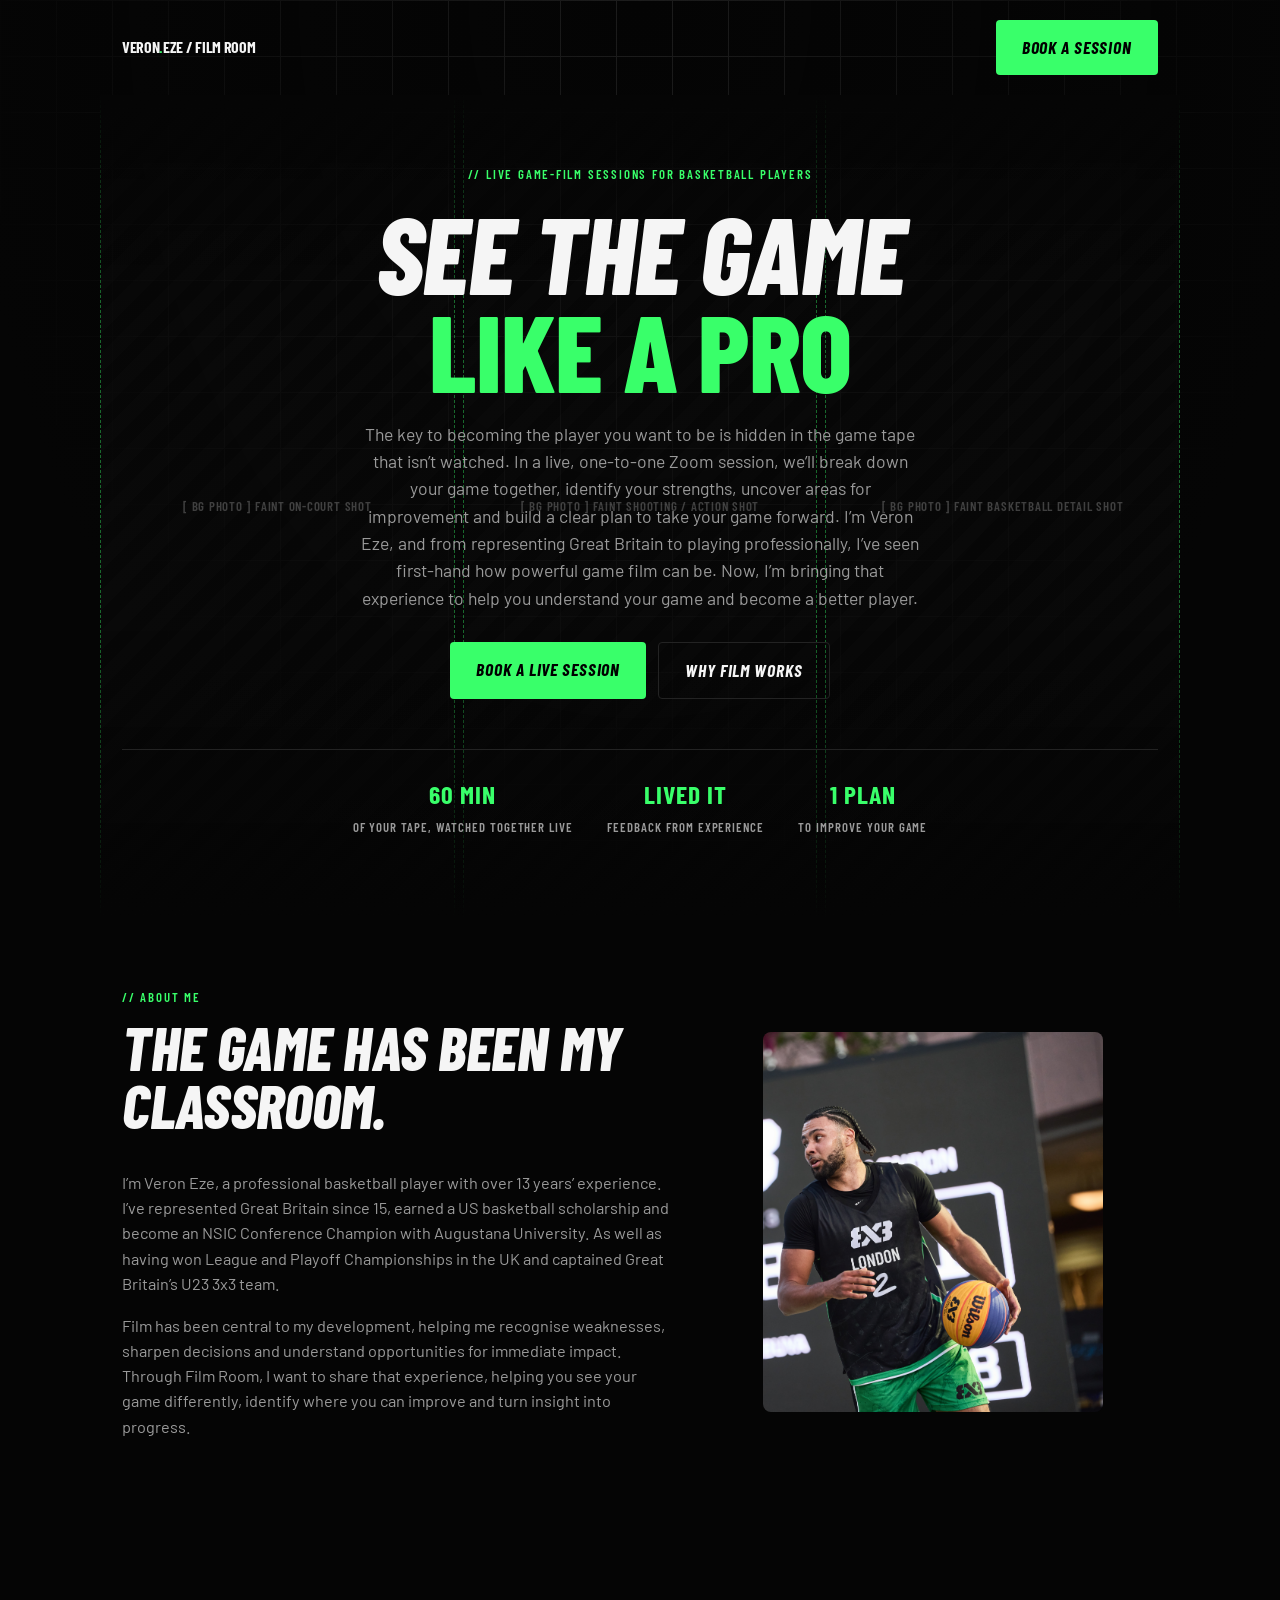
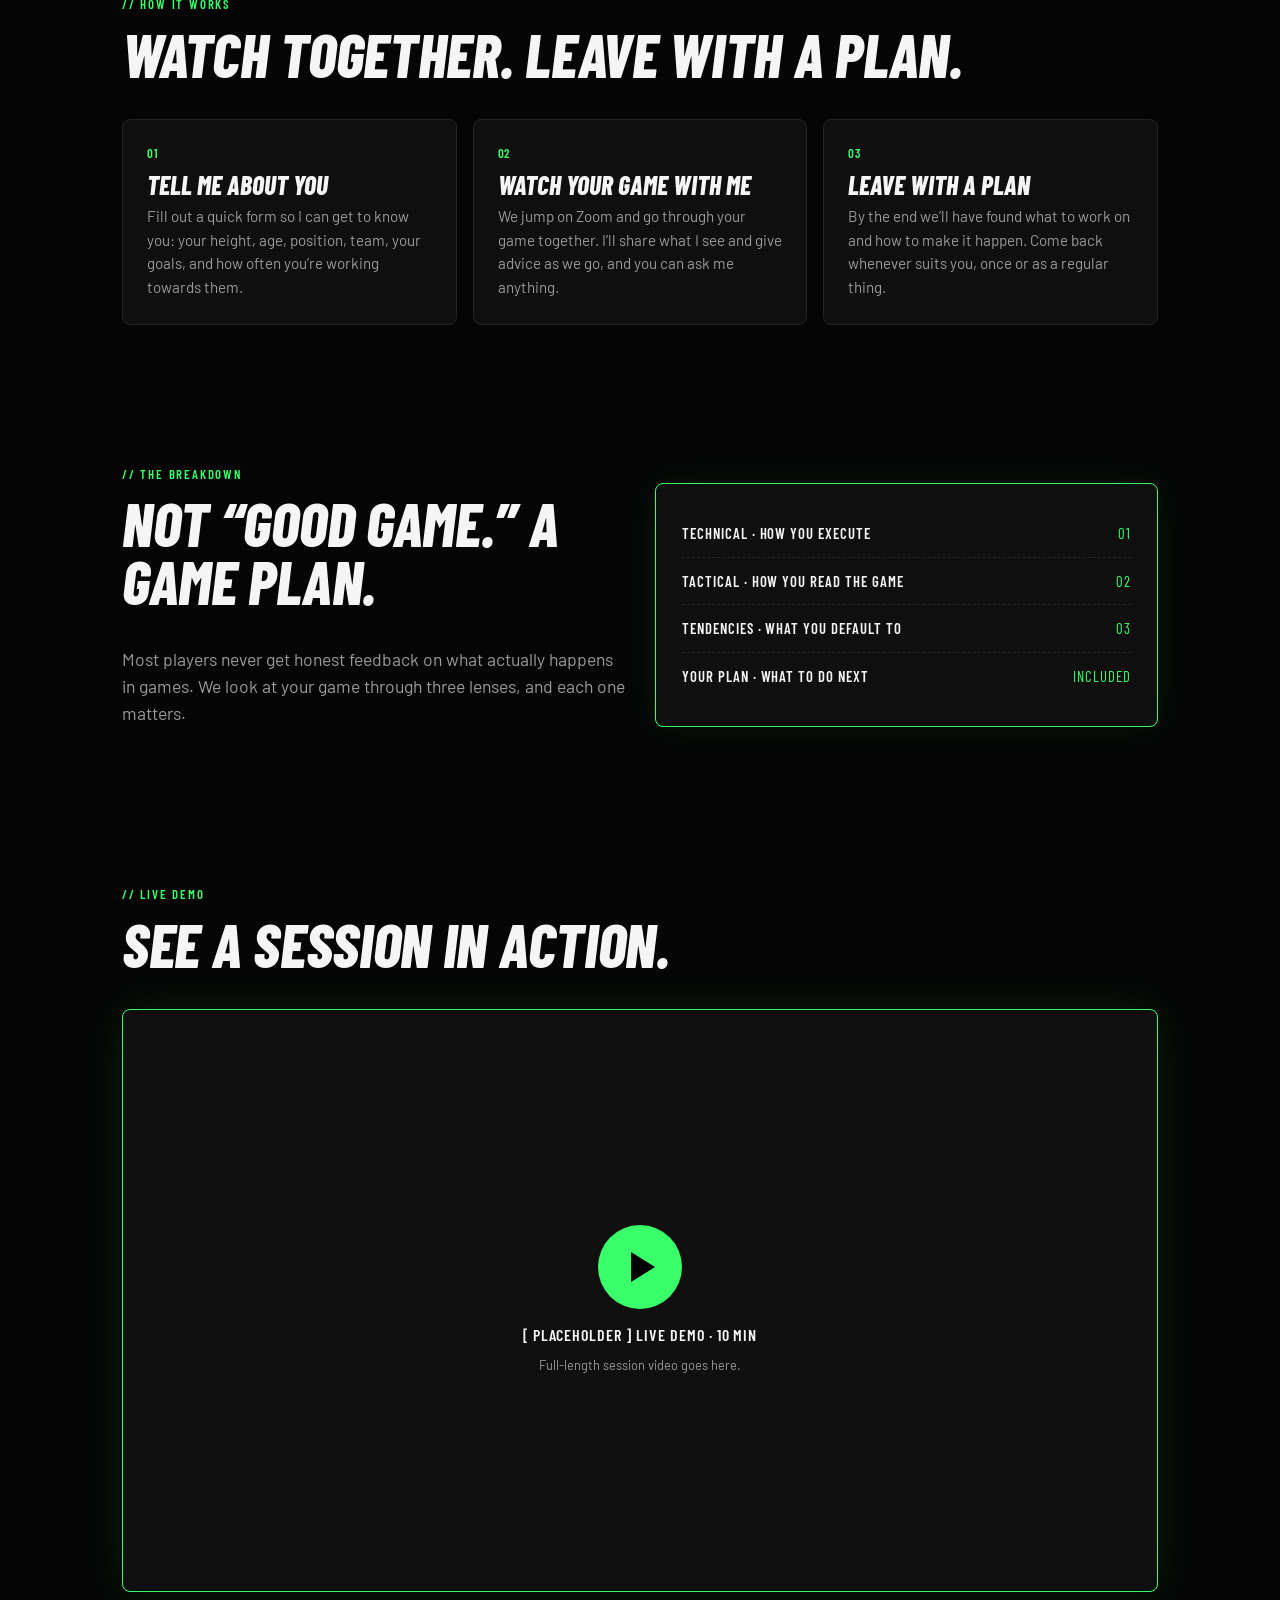
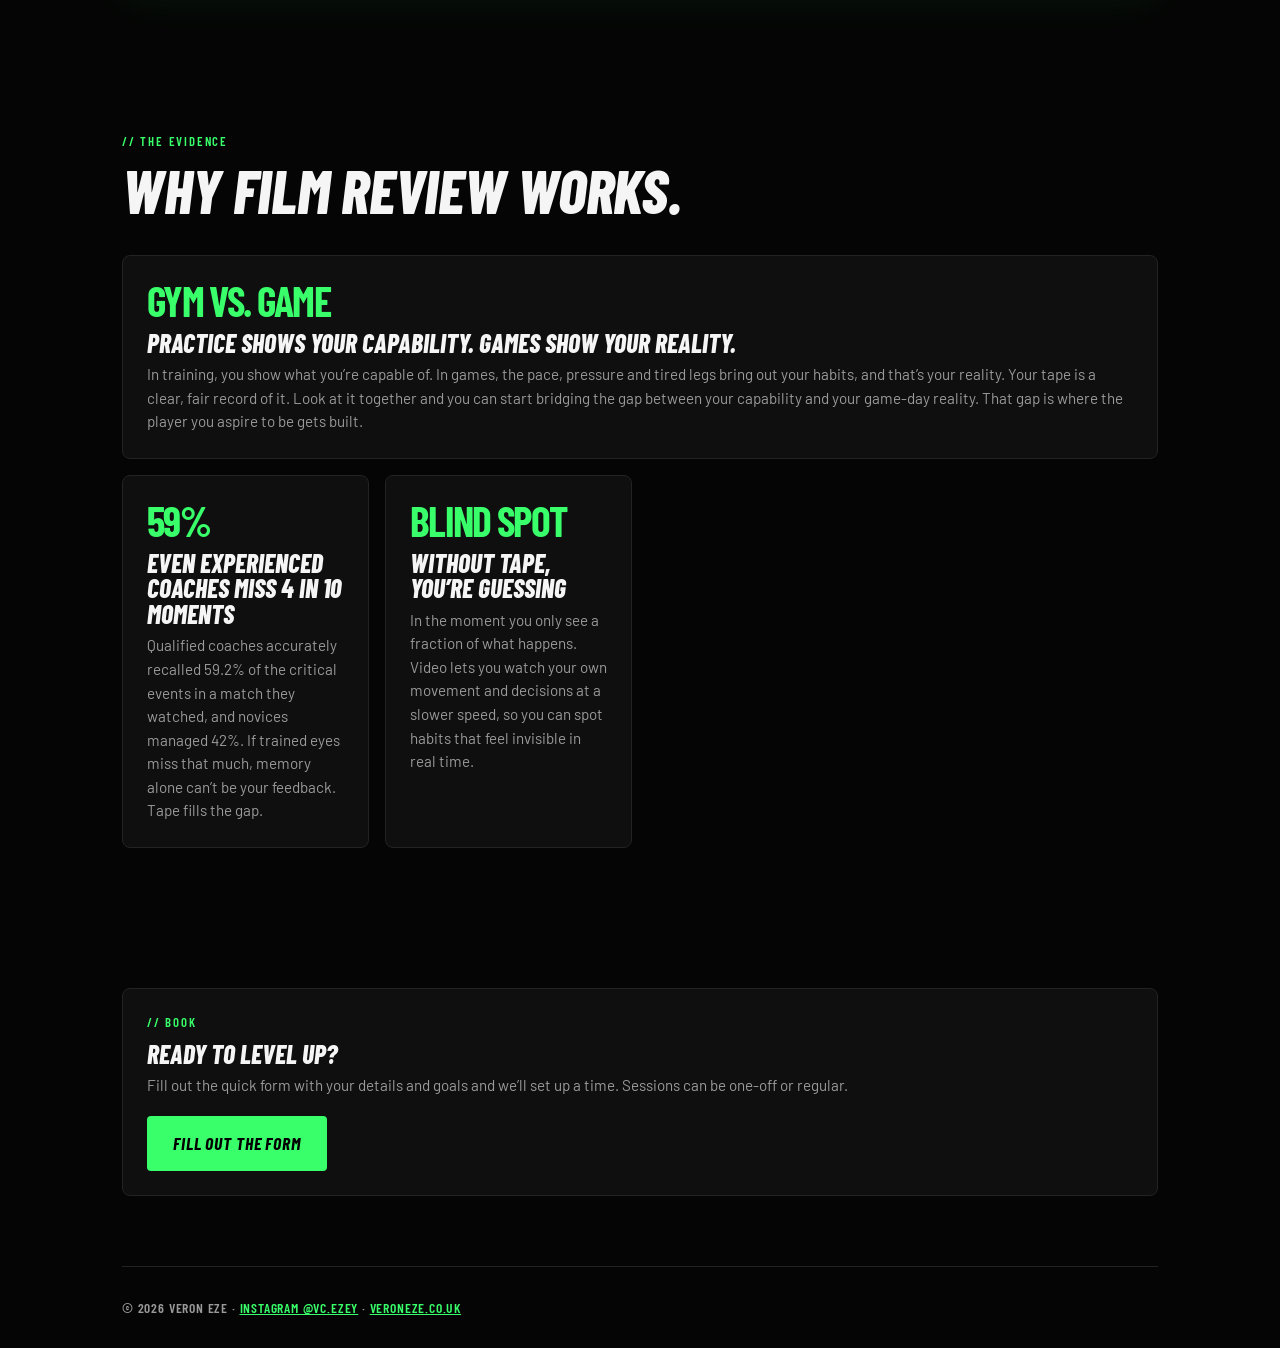
==== hindex.html @ 4ea22c8a "Rename index.html to hindex.html" ====
<!DOCTYPE html>
<html lang="en-GB">
<head>
<meta charset="utf-8">
<meta name="viewport" content="width=device-width, initial-scale=1, viewport-fit=cover">
<meta name="description" content="Live basketball game-film sessions with Veron Eze. We watch your game back together on Zoom and leave you with a plan to improve.">
<meta name="theme-color" content="#050505">
<meta property="og:title" content="Veron Eze | Film Room">
<meta property="og:description" content="Watch your game back with a professional player, live on Zoom, and leave with a plan to improve.">
<meta property="og:type" content="website">
<meta property="og:url" content="https://veroneze.co.uk/">
<link rel="icon" href="data:image/svg+xml,%3Csvg xmlns='http://www.w3.org/2000/svg' viewBox='0 0 100 100'%3E%3Ctext y='.9em' font-size='90'%3E%F0%9F%8F%80%3C/text%3E%3C/svg%3E">
<title>Veron Eze | Film Room – Basketball Video Analysis</title>
<link rel="preconnect" href="https://fonts.googleapis.com">
<link rel="preconnect" href="https://fonts.gstatic.com" crossorigin>
<link rel="stylesheet" href="https://fonts.googleapis.com/css2?family=Barlow:wght@400;500;600&family=Barlow+Condensed:ital,wght@0,600;0,700;1,800&display=swap">
<style>
/* Film Room by Veron Eze - styles */
:root{--bg:#050505;--panel:#0f0f0f;--line:#232323;--fg:#f5f5f5;--mut:#9a9a9a;--g:#39ff6a;color-scheme:dark;box-sizing:border-box;padding-top:env(safe-area-inset-top,0px);padding-bottom:env(safe-area-inset-bottom,0px)}
html{scroll-behavior:smooth;scroll-padding-top:env(safe-area-inset-top,0px)}
*,*::before,*::after{box-sizing:inherit}
body{margin:0;background:var(--bg);color:var(--fg);font-family:'Barlow',system-ui,sans-serif;line-height:1.55;background-image:linear-gradient(var(--line) 1px,transparent 1px),linear-gradient(90deg,var(--line) 1px,transparent 1px);background-size:56px 56px;background-attachment:fixed}
body::after{content:"";position:fixed;inset:0;background:radial-gradient(ellipse at 50% 0%,rgba(5,5,5,.2),var(--bg) 75%);pointer-events:none;z-index:-1}
.mono{font-family:'Barlow Condensed','Arial Narrow',sans-serif;font-weight:600;letter-spacing:.06em;text-transform:uppercase}
h1,h2,h3{font-family:'Barlow Condensed','Arial Narrow',sans-serif;font-style:italic;font-weight:800;text-transform:uppercase}
.vid{aspect-ratio:16/9;background:var(--panel);border:1px solid var(--g);border-radius:8px;display:grid;place-items:center;text-align:center;box-shadow:0 0 50px rgba(57,255,106,.1);position:relative;overflow:hidden}
.play{width:84px;height:84px;border-radius:50%;background:var(--g);display:grid;place-items:center;margin:0 auto 14px}
.play::after{content:"";border-left:24px solid #000;border-top:15px solid transparent;border-bottom:15px solid transparent;margin-left:6px}
.chap{display:grid;gap:8px;margin-top:18px;grid-template-columns:repeat(auto-fit,minmax(220px,1fr))}
.chap div{border:1px dashed var(--line);border-radius:6px;padding:10px 14px;color:var(--mut);font-size:.9rem}
.chap b{color:var(--g)}
.wrap{max-width:1080px;margin:0 auto;padding:0 22px}
nav{display:flex;justify-content:space-between;align-items:center;padding:20px 0}
.logo{font-weight:700;letter-spacing:-.02em}
.logo span{color:var(--g)}
.btn{font-family:'Barlow Condensed','Arial Narrow',sans-serif;font-style:italic;text-transform:uppercase;letter-spacing:.05em;font-size:1.1rem;display:inline-block;background:var(--g);color:#000;font-weight:700;padding:14px 26px;border-radius:4px;text-decoration:none;transition:.2s}
.btn:hover{box-shadow:0 0 28px rgba(57,255,106,.55);transform:translateY(-2px)}
.btn.ghost{background:none;color:var(--fg);border:1px solid var(--line)}
.btn.ghost:hover{border-color:var(--g);box-shadow:none}
.hero{padding:70px 0 80px}
.tag{color:var(--g);font-size:.8rem;letter-spacing:.14em;text-transform:uppercase}
h1{font-size:clamp(3rem,10vw,6.8rem);line-height:.9;letter-spacing:-.01em;margin:18px 0 22px;max-width:12ch}
h1 em{font-style:normal;color:var(--g)}
.lead{color:var(--mut);max-width:56ch;font-size:1.1rem}
.cta{display:flex;gap:12px;flex-wrap:wrap;margin-top:30px}
.stats{display:flex;gap:34px;flex-wrap:wrap;margin-top:50px;padding-top:24px;border-top:1px solid var(--line)}
.stats b{display:block;font-size:1.6rem;color:var(--g)}
.stats span{color:var(--mut);font-size:.8rem}
section{padding:70px 0}
h2{font-size:clamp(2.2rem,6vw,3.8rem);letter-spacing:-.005em;margin:10px 0 36px;line-height:.95}
.grid{display:grid;gap:16px;grid-template-columns:repeat(auto-fit,minmax(240px,1fr))}
.card{background:var(--panel);border:1px solid var(--line);border-radius:8px;padding:24px;transition:.25s}
.card:hover{border-color:var(--g);transform:translateY(-3px)}
.card .n{color:var(--g);font-size:.8rem}
.card h3{margin:8px 0;font-size:1.6rem;line-height:1}
.card p{margin:0;color:var(--mut);font-size:.95rem}
.big{font-size:2.6rem;font-weight:700;color:var(--g);letter-spacing:-.04em;line-height:1}
.src{font-size:.72rem;color:#6d6d6d;margin-top:14px!important}
.report{background:var(--panel);border:1px solid var(--g);border-radius:8px;padding:26px;box-shadow:0 0 40px rgba(57,255,106,.08)}
.row{display:flex;justify-content:space-between;gap:10px;padding:12px 0;border-bottom:1px dashed var(--line);font-size:.92rem}
.row:last-child{border:0}
.row b{color:var(--g);font-weight:400}
.two{display:grid;gap:30px;grid-template-columns:repeat(auto-fit,minmax(300px,1fr));align-items:center}
.note{color:var(--mut);font-size:.8rem;max-width:70ch}
.hero{position:relative}
.herogrid{position:relative;z-index:1;text-align:center}
.herogrid h1,.herogrid .lead{margin-left:auto;margin-right:auto}
.herogrid .cta,.herogrid .stats{justify-content:center}
.bgp{position:absolute;inset:0 -22px;display:grid;grid-template-columns:repeat(3,1fr);gap:8px;z-index:0;pointer-events:none}
.bgp .ph{border-radius:0;opacity:.4;font-size:.8rem}
.bgp::after{content:"";position:absolute;inset:0;background:linear-gradient(var(--bg),transparent 25%,transparent 65%,var(--bg))}
.ph{border:1px dashed var(--g);border-radius:8px;background:repeating-linear-gradient(135deg,#0c0c0c,#0c0c0c 14px,#111 14px,#111 28px);display:grid;place-items:center;text-align:center;padding:16px;color:var(--mut);font-size:.95rem}
.ph.tall{aspect-ratio:4/5}
.ph.vert{aspect-ratio:9/16}
.reel{display:grid;gap:14px;grid-template-columns:repeat(auto-fit,minmax(200px,1fr))}
footer{border-top:1px solid var(--line);padding:30px 0;color:var(--mut);font-size:.85rem}
footer a{color:var(--g)}
/* ---- Image / video helpers (used when you replace the placeholders) ---- */
.bgp img{width:100%;height:100%;object-fit:cover;opacity:.35;filter:grayscale(1) contrast(1.1)}
.ph img,.vid video,.vid iframe{width:100%;height:100%;object-fit:cover;border:0;border-radius:8px;display:block}
.vid iframe{position:absolute;inset:0}
.card .ph{padding:0;overflow:hidden}



.about-layout{display:grid;grid-template-columns:1.1fr .9fr;gap:34px;align-items:center}
.about-copy p{color:var(--mut);font-size:1.02rem;max-width:62ch}

.about-photo{
  width:100%;
  max-width:340px;
  height:380px;
  justify-self:center;
  overflow:hidden;
  border-radius:8px;
}

.about-photo img{
  width:100%;
  height:100%;
  object-fit:cover;
  object-position:right;
  display:block;
}

@media(max-width:700px){
  .about-layout{grid-template-columns:1fr;gap:22px}
  .about-photo{height:300px;max-width:300px}
}

</style>
</head>
<body>
<div class="wrap">
<nav><div class="logo mono">VERON<span>.</span>EZE / FILM ROOM</div><a class="btn" href="#book">Book a session</a></nav>

<header class="hero">
<!-- HERO BACKGROUND PHOTOS: replace each placeholder div with <img src="assets/bg-1.jpg" alt=""> (3 images, landscape or portrait both work) -->
<div class="bgp"><div class="ph mono">[ BG PHOTO ] Faint on-court shot</div><div class="ph mono">[ BG PHOTO ] Faint shooting / action shot</div><div class="ph mono">[ BG PHOTO ] Faint basketball detail shot</div></div><div class="herogrid"><div>
  <div class="tag mono">// Live game-film sessions for basketball players</div>
  <h1>See the game <em>like a pro</em></h1>
  <p class="lead">The key to becoming the player you want to be is hidden in the game tape that isn’t watched. In a live, one-to-one Zoom session, we’ll break down your game together, identify your strengths, uncover areas for improvement and build a clear plan to take your game forward. I’m Veron Eze, and from representing Great Britain to playing professionally, I’ve seen first-hand how powerful game film can be. Now, I’m bringing that experience to help you understand your game and become a better player.</p>
  <div class="cta"><a class="btn" href="#book">Book a live session</a><a class="btn ghost" href="#evidence">Why film works</a></div>
  <div class="stats mono">
    <div><b>60 min </b><span>of your tape, watched together live</span></div>
    <div><b>Lived it</b><span>feedback from experience</span></div>
    <div><b>1 plan</b><span>to improve your game</span></div>
  </div>
  </div></div>
</header>


<section id="about">
  <div class="about-layout">
    <div class="about-copy">
      <div class="tag mono">// About me</div>
      <h2>The game has been my classroom.</h2>
      <p>I’m Veron Eze, a professional basketball player with over 13 years’ experience. I’ve represented Great Britain since 15, earned a US basketball scholarship and become an NSIC Conference Champion with Augustana University. As well as having won League and Playoff Championships in the UK and captained Great Britain’s U23 3x3 team.</p>
      <p>Film has been central to my development, helping me recognise weaknesses, sharpen decisions and understand opportunities for immediate impact. Through Film Room, I want to share that experience, helping you see your game differently, identify where you can improve and turn insight into progress.</p>
    </div>
   <div class="about-photo">
  <img src="IMG_4678.JPG" alt="Veron Eze, professional basketball player">
</div>
  </div>
</section>

<section id="how">
  <div class="tag mono">// How it works</div><h2>Watch together. Leave with a plan.</h2>
  <div class="grid">
    <div class="card"><div class="n mono">01</div><h3>Tell me about you</h3><p>Fill out a quick form so I can get to know you: your height, age, position, team, your goals, and how often you’re working towards them.</p></div>
    <div class="card"><div class="n mono">02</div><h3>Watch your game with me</h3><p>We jump on Zoom and go through your game together. I’ll share what I see and give advice as we go, and you can ask me anything.</p></div>
    <div class="card"><div class="n mono">03</div><h3>Leave with a plan</h3><p>By the end we’ll have found what to work on and how to make it happen. Come back whenever suits you, once or as a regular thing.</p></div>
  </div>
</section>

<section>
  <div class="two">
    <div>
      <div class="tag mono">// The breakdown</div><h2>Not “good game.” A game plan.</h2>
      <p class="lead">Most players never get honest feedback on what actually happens in games. We look at your game through three lenses, and each one matters.</p>
    </div>
    <div class="report mono">
      <div class="row"><span>TECHNICAL · HOW YOU EXECUTE</span><b>01</b></div>
      <div class="row"><span>TACTICAL · HOW YOU READ THE GAME</span><b>02</b></div>
      <div class="row"><span>TENDENCIES · WHAT YOU DEFAULT TO</span><b>03</b></div>
      <div class="row"><span>YOUR PLAN · WHAT TO DO NEXT</span><b>INCLUDED</b></div>
    </div>
  </div>
</section>

<section id="demo">
  <div class="tag mono">// Live demo</div><h2>See a session in action.</h2>
  <!-- LIVE DEMO VIDEO: replace the contents of the .vid div with either
     <video controls preload="metadata" poster="assets/demo-poster.jpg"><source src="assets/demo.mp4" type="video/mp4"></video>
     or a YouTube/Vimeo embed: <iframe src="https://www.youtube.com/embed/VIDEO_ID" allowfullscreen loading="lazy"></iframe> -->
  <div class="vid"><div><div class="play"></div><div class="mono">[ PLACEHOLDER ] Live demo · 10 min</div><p class="note" style="margin:8px auto 0;padding:0 16px">Full-length session video goes here.</p></div></div>
</section>

<section id="evidence">
  <div class="tag mono">// The evidence</div><h2>Why film review works.</h2>
  <div class="grid">
    <div class="card" style="grid-column:1/-1"><div class="big mono">Gym vs. game</div><h3>Practice shows your capability. Games show your reality.</h3><p>In training, you show what you’re capable of. In games, the pace, pressure and tired legs bring out your habits, and that’s your reality. Your tape is a clear, fair record of it. Look at it together and you can start bridging the gap between your capability and your game-day reality. That gap is where the player you aspire to be gets built.</p></div>
    <div class="card"><div class="big mono">59%</div><h3>Even experienced coaches miss 4 in 10 moments</h3><p>Qualified coaches accurately recalled 59.2% of the critical events in a match they watched, and novices managed 42%. If trained eyes miss that much, memory alone can’t be your feedback. Tape fills the gap.</p></div>
    <div class="card"><div class="big mono">Blind spot</div><h3>Without tape, you’re guessing</h3><p>In the moment you only see a fraction of what happens. Video lets you watch your own movement and decisions at a slower speed, so you can spot habits that feel invisible in real time.</p></div>
    
    
    
    
    
  </div>
  
</section>

<section>
  <div class="card" id="book"><div class="tag mono">// Book</div><h3>Ready to level up?</h3><p>Fill out the quick form with your details and goals and we’ll set up a time. Sessions can be one-off or regular.</p><p style="margin-top:18px"><!-- BOOKING LINK: swap this mailto for your Google Form / Tally form URL -->
    <a class="btn" href="mailto:hello@veroneze.co.uk?subject=Film%20Room%20breakdown">Fill out the form</a></p>
  </div>
</section>

<footer class="mono">© 2026 Veron Eze · <a href="https://www.instagram.com/Vc.ezey">Instagram @Vc.ezey</a> · <a href="https://veroneze.co.uk">veroneze.co.uk</a></footer>
</div>
</body>
</html>
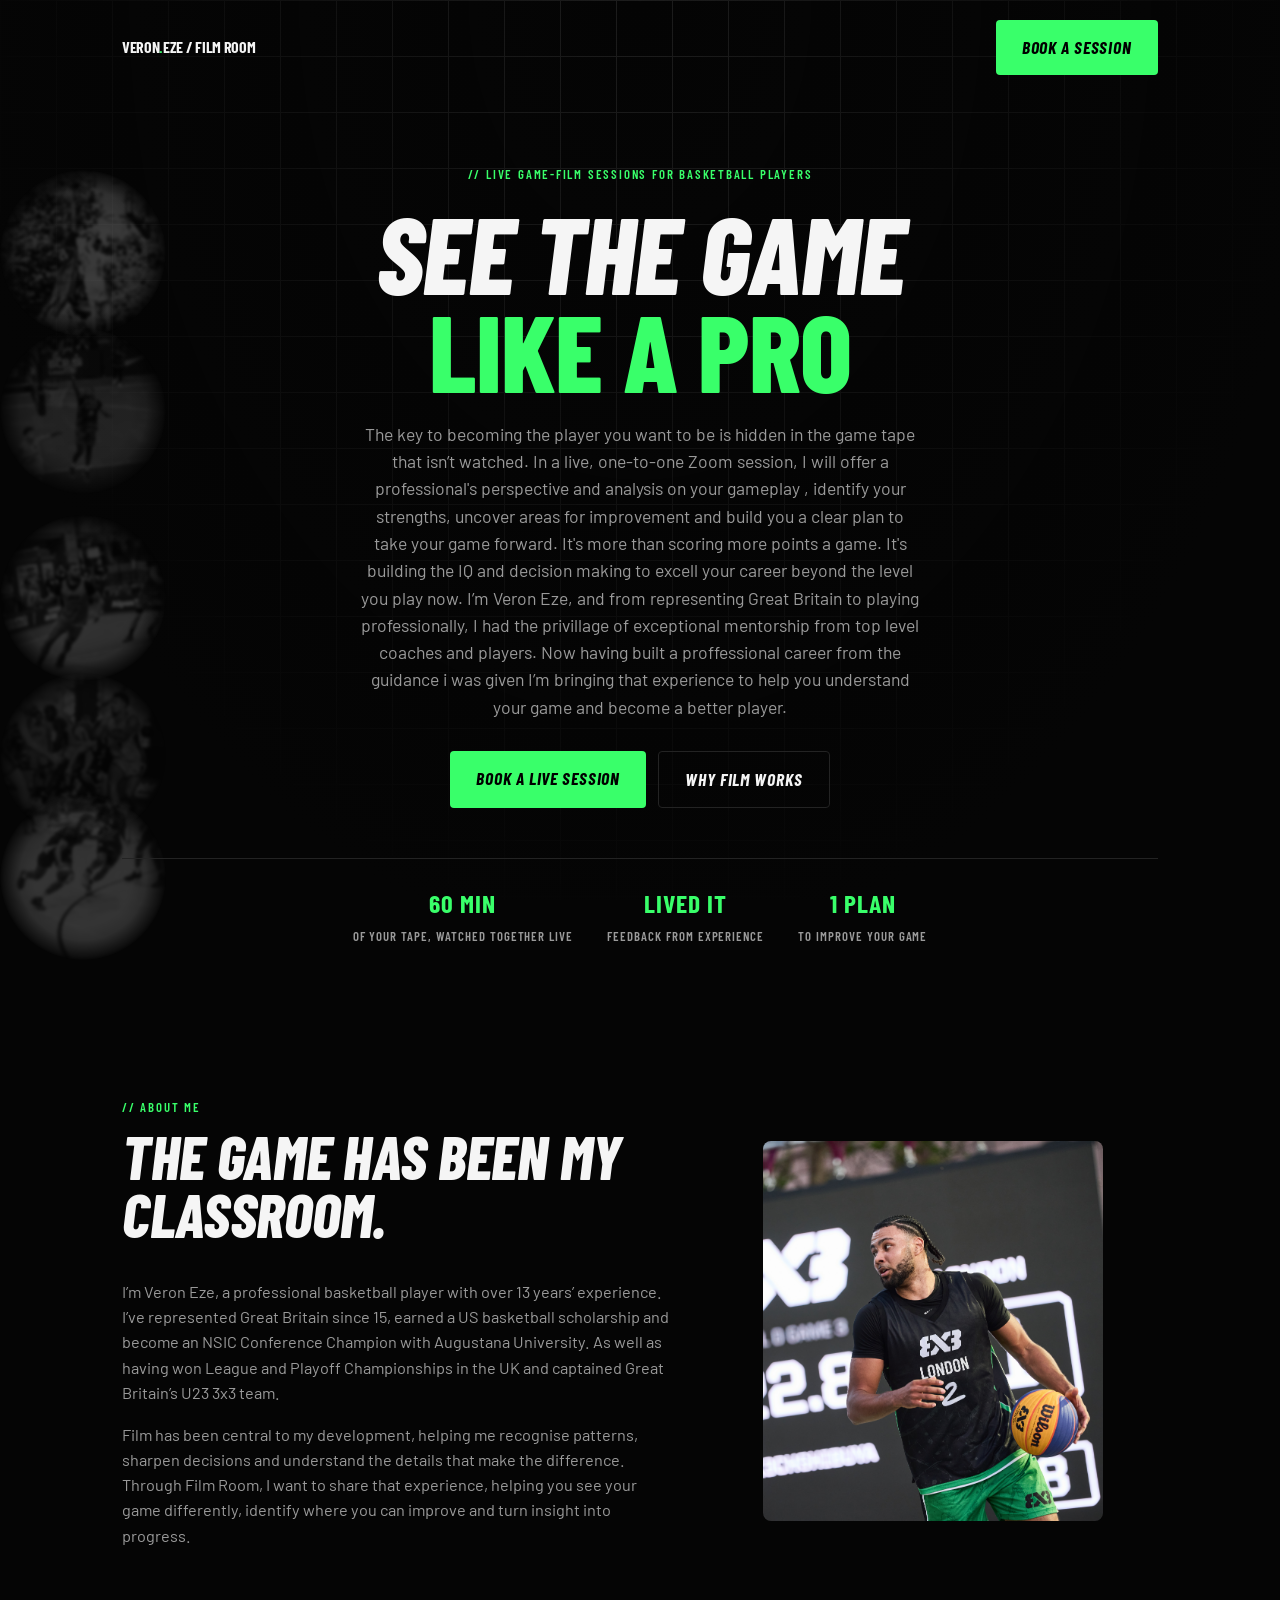
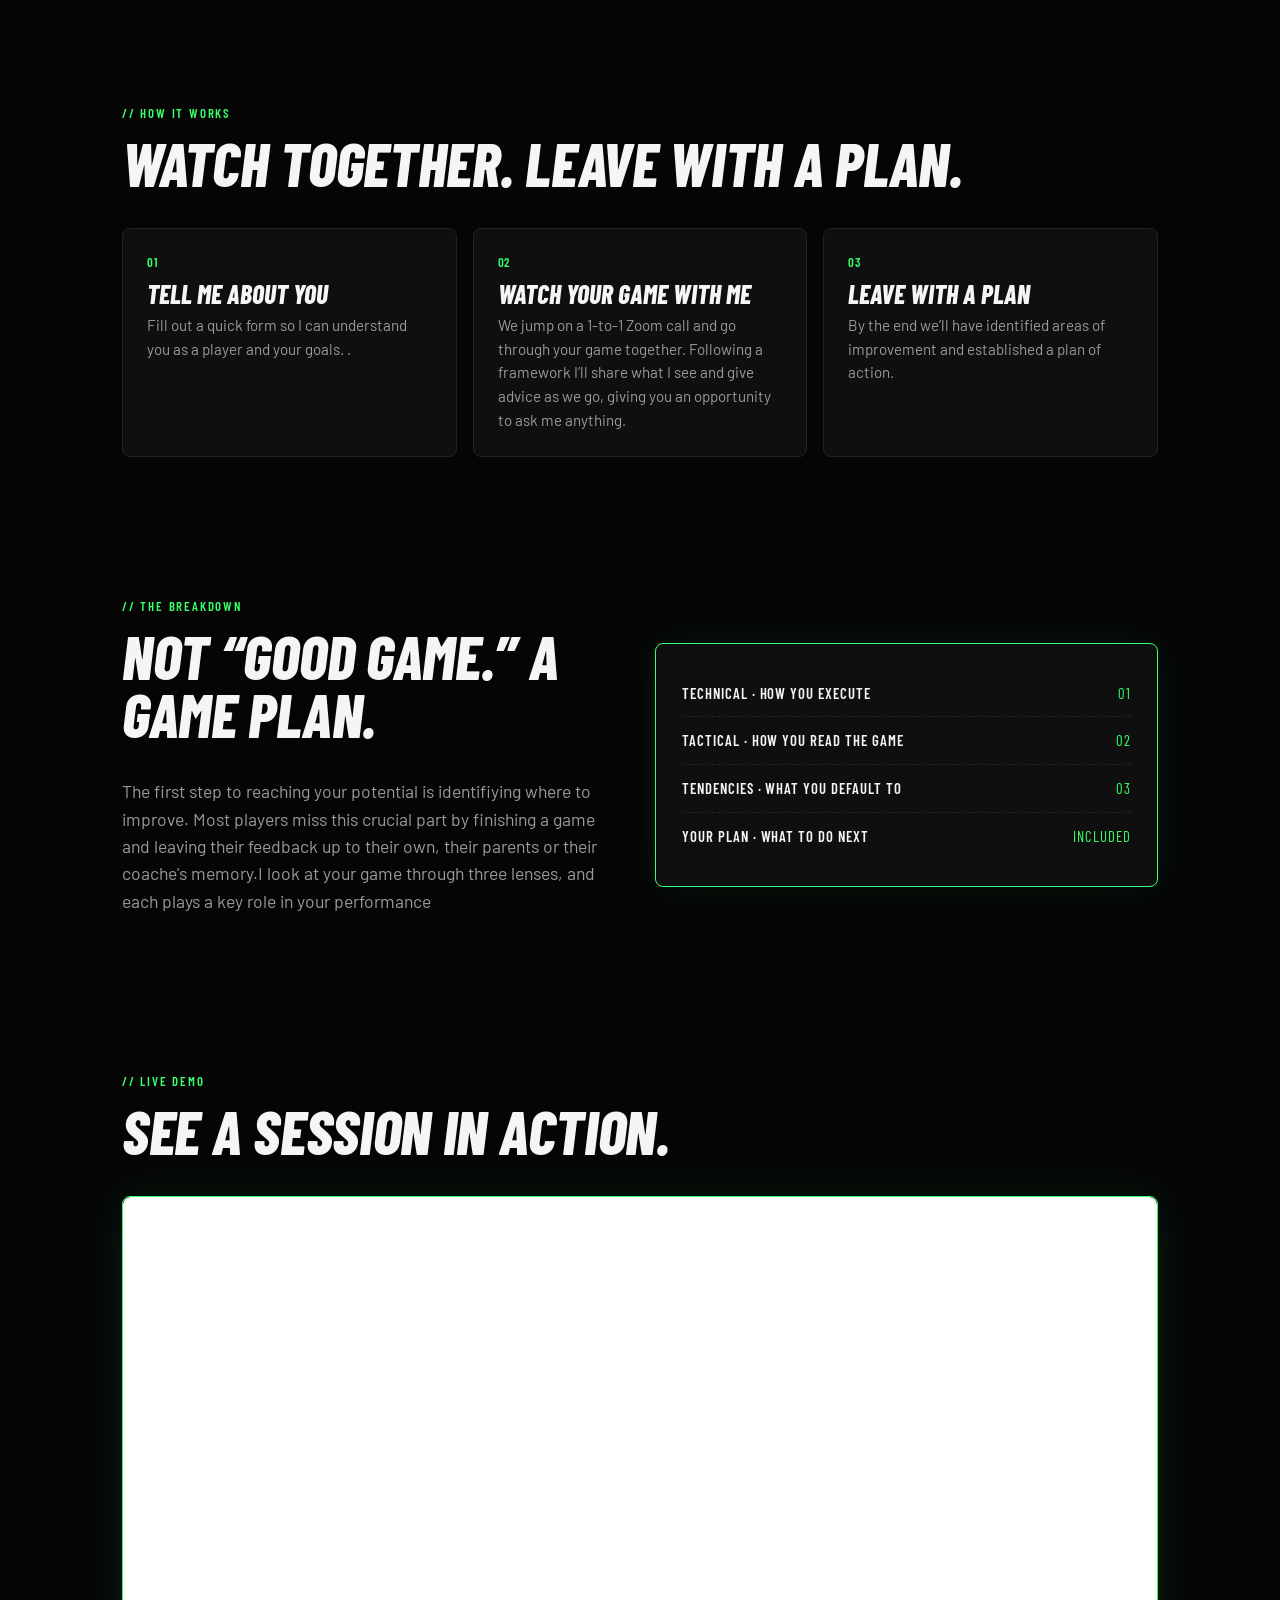
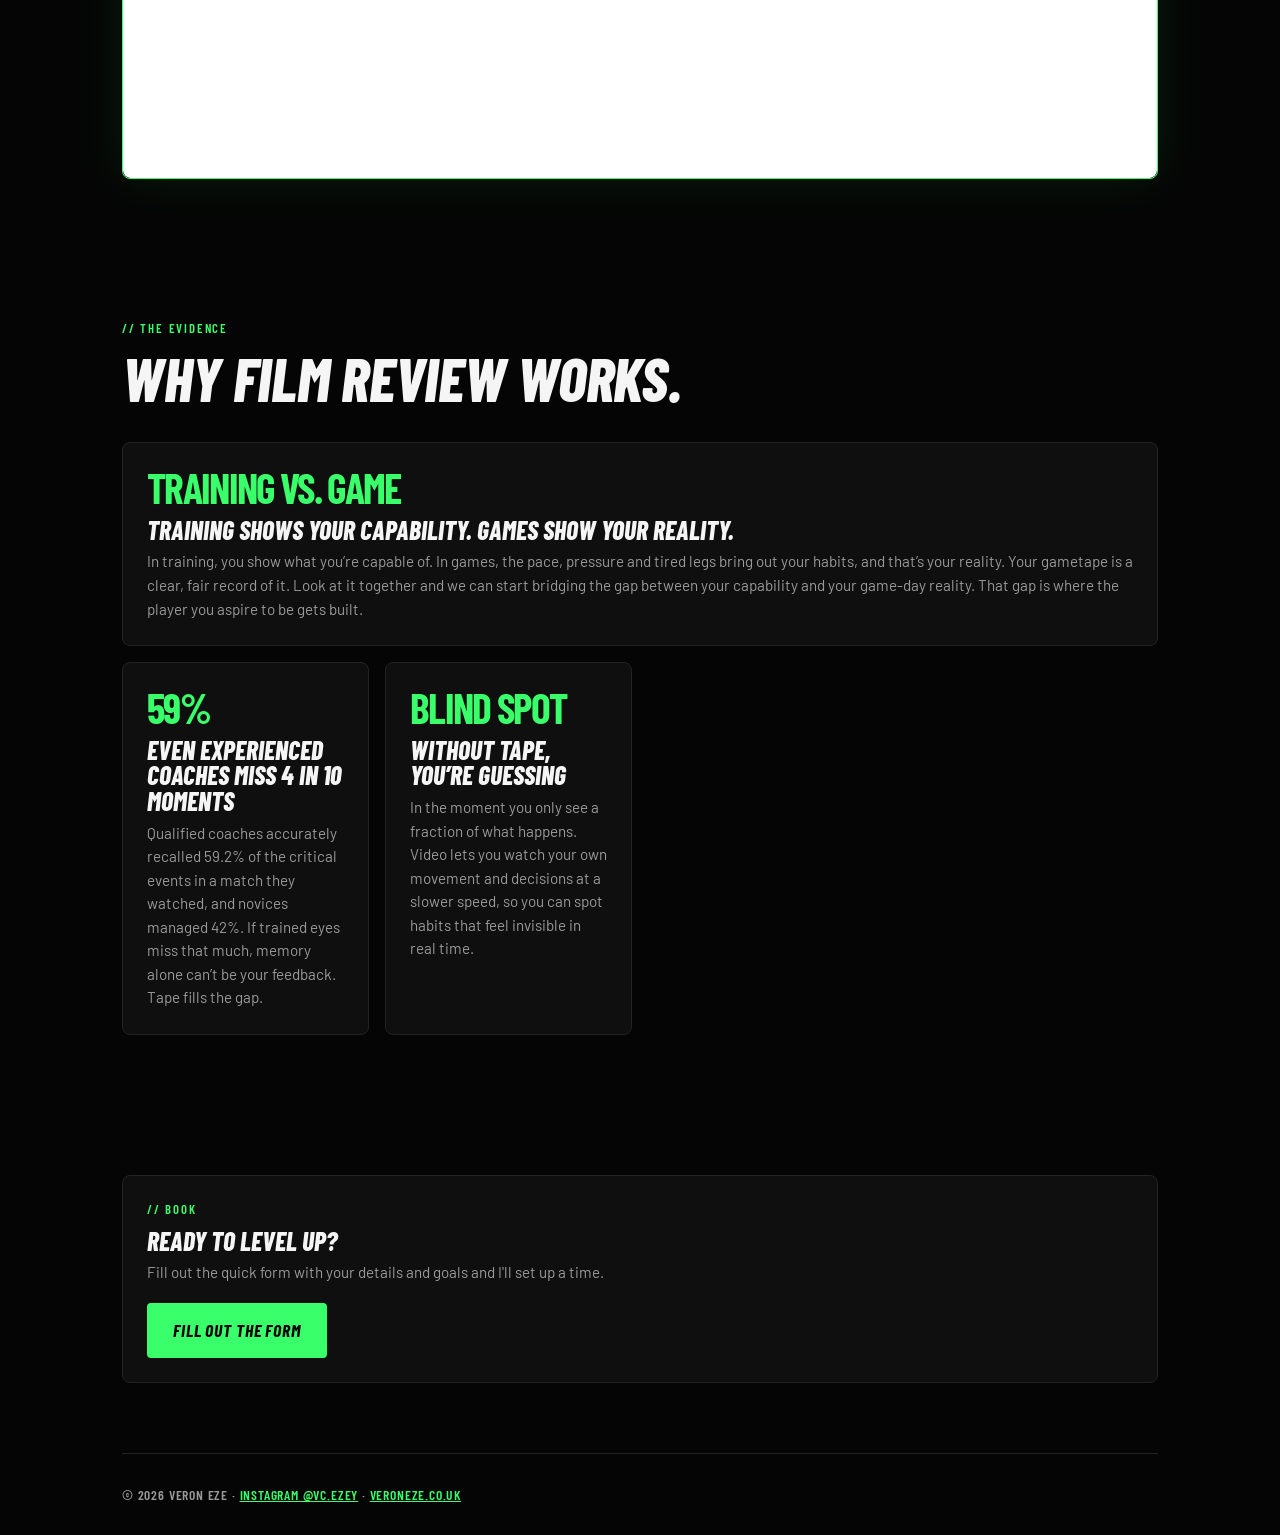
==== commit 804f9c66: "Rename index.html to hindex.html" ====
--- a/hindex.html
+++ b/hindex.html
@@ -21,6 +21,98 @@
 *,*::before,*::after{box-sizing:inherit}
 body{margin:0;background:var(--bg);color:var(--fg);font-family:'Barlow',system-ui,sans-serif;line-height:1.55;background-image:linear-gradient(var(--line) 1px,transparent 1px),linear-gradient(90deg,var(--line) 1px,transparent 1px);background-size:56px 56px;background-attachment:fixed}
 body::after{content:"";position:fixed;inset:0;background:radial-gradient(ellipse at 50% 0%,rgba(5,5,5,.2),var(--bg) 75%);pointer-events:none;z-index:-1}
+
+
+/* Floating, feather-edged basketball photos behind the page */
+
+/* Floating, feather-edged basketball photos — confined to the hero */
+.float-photos{
+  position:absolute;
+  top:0;
+  bottom:0;
+  left:50%;
+  width:100vw;
+  transform:translateX(-50%);
+  z-index:0;
+  overflow:hidden;
+  pointer-events:none;
+}
+.float-photo{
+  position:absolute;
+  left:0;
+  top:var(--top);
+  width:clamp(105px,13vw,175px);
+  aspect-ratio:1;
+  border-radius:50%;
+  overflow:hidden;
+  opacity:var(--opacity,.22);
+  filter:blur(1.5px);
+  -webkit-mask-image:radial-gradient(circle, #000 42%, rgba(0,0,0,.85) 54%, transparent 73%);
+  mask-image:radial-gradient(circle, #000 42%, rgba(0,0,0,.85) 54%, transparent 73%);
+  animation:photo-drift var(--duration,38s) linear var(--delay,0s) infinite;
+  will-change:transform;
+}
+
+.float-photo img{
+  width:100%;
+  height:100%;
+  object-fit:cover;
+  display:block;
+  filter:grayscale(1) contrast(1.08);
+}
+
+@keyframes photo-drift{
+  from{transform:translate3d(calc(100vw + 200px),0,0)}
+  to{transform:translate3d(-350px,0,0)}
+}
+
+.hero{
+  position:relative;
+  overflow:visible;
+  isolation:isolate;
+}
+
+@media(max-width:700px){
+  .float-photo{
+    width:clamp(90px,25vw,125px);
+    opacity:.16;
+  }
+}
+
+@media(prefers-reduced-motion:reduce){
+  .float-photo{
+    animation:none;
+    display:none;
+  }
+}
+
+
+/* Subtle green ball that travels across the page as the visitor scrolls */
+.scroll-ball{
+  position:fixed;
+  z-index:0;
+  pointer-events:none;
+  width:clamp(150px,24vw,320px);
+  aspect-ratio:1;
+  left:0;
+  top:50%;
+  border-radius:50%;
+  opacity:.22;
+  filter:blur(28px);
+  background:radial-gradient(circle at 35% 32%,rgba(120,170,116,.9),rgba(57,110,65,.72) 42%,rgba(35,78,44,.42) 68%,transparent 74%);
+  transform:translate3d(-45vw,-50%,0);
+  will-change:transform;
+  animation:ball-travel linear both;
+  animation-timeline:scroll(root block);
+}
+@keyframes ball-travel{
+  from{transform:translate3d(-45vw,-50%,0)}
+  to{transform:translate3d(110vw,-50%,0)}
+}
+.wrap{position:relative;z-index:1}
+@media(prefers-reduced-motion:reduce){
+  .scroll-ball{animation:none;transform:translate3d(35vw,-50%,0);opacity:.12}
+}
 .mono{font-family:'Barlow Condensed','Arial Narrow',sans-serif;font-weight:600;letter-spacing:.06em;text-transform:uppercase}
 h1,h2,h3{font-family:'Barlow Condensed','Arial Narrow',sans-serif;font-style:italic;font-weight:800;text-transform:uppercase}
 .vid{aspect-ratio:16/9;background:var(--panel);border:1px solid var(--g);border-radius:8px;display:grid;place-items:center;text-align:center;box-shadow:0 0 50px rgba(57,255,106,.1);position:relative;overflow:hidden}
@@ -66,9 +158,6 @@
 .herogrid{position:relative;z-index:1;text-align:center}
 .herogrid h1,.herogrid .lead{margin-left:auto;margin-right:auto}
 .herogrid .cta,.herogrid .stats{justify-content:center}
-.bgp{position:absolute;inset:0 -22px;display:grid;grid-template-columns:repeat(3,1fr);gap:8px;z-index:0;pointer-events:none}
-.bgp .ph{border-radius:0;opacity:.4;font-size:.8rem}
-.bgp::after{content:"";position:absolute;inset:0;background:linear-gradient(var(--bg),transparent 25%,transparent 65%,var(--bg))}
 .ph{border:1px dashed var(--g);border-radius:8px;background:repeating-linear-gradient(135deg,#0c0c0c,#0c0c0c 14px,#111 14px,#111 28px);display:grid;place-items:center;text-align:center;padding:16px;color:var(--mut);font-size:.95rem}
 .ph.tall{aspect-ratio:4/5}
 .ph.vert{aspect-ratio:9/16}
@@ -82,10 +171,8 @@
 .card .ph{padding:0;overflow:hidden}
 
 
-
 .about-layout{display:grid;grid-template-columns:1.1fr .9fr;gap:34px;align-items:center}
 .about-copy p{color:var(--mut);font-size:1.02rem;max-width:62ch}
-
 .about-photo{
   width:100%;
   max-width:340px;
@@ -94,40 +181,75 @@
   overflow:hidden;
   border-radius:8px;
 }
-
 .about-photo img{
   width:100%;
   height:100%;
   object-fit:cover;
-  object-position:right;
+  object-position:70% center;
   display:block;
 }
-
 @media(max-width:700px){
   .about-layout{grid-template-columns:1fr;gap:22px}
   .about-photo{height:300px;max-width:300px}
 }
 
+  
+/* Mobile typography adjustments only */
+@media(max-width:700px){
+
+  /* Main opening section */
+  .herogrid h1{
+    font-size:clamp(3.5rem,12vw,4.4rem);
+    line-height:.88;
+  }
+
+  .herogrid .lead{
+    font-size:1rem;
+  }
+
+  /* About section */
+  .about-copy h2{
+    font-size:2.6rem;
+    line-height:.92;
+  }
+
+  .about-copy p{
+    font-size:.95rem;
+  }
+
+}
+
 </style>
 </head>
 <body>
+
 <div class="wrap">
 <nav><div class="logo mono">VERON<span>.</span>EZE / FILM ROOM</div><a class="btn" href="#book">Book a session</a></nav>
 
 <header class="hero">
-<!-- HERO BACKGROUND PHOTOS: replace each placeholder div with <img src="assets/bg-1.jpg" alt=""> (3 images, landscape or portrait both work) -->
-<div class="bgp"><div class="ph mono">[ BG PHOTO ] Faint on-court shot</div><div class="ph mono">[ BG PHOTO ] Faint shooting / action shot</div><div class="ph mono">[ BG PHOTO ] Faint basketball detail shot</div></div><div class="herogrid"><div>
-  <div class="tag mono">// Live game-film sessions for basketball players</div>
-  <h1>See the game <em>like a pro</em></h1>
-  <p class="lead">The key to becoming the player you want to be is hidden in the game tape that isn’t watched. In a live, one-to-one Zoom session, we’ll break down your game together, identify your strengths, uncover areas for improvement and build a clear plan to take your game forward. I’m Veron Eze, and from representing Great Britain to playing professionally, I’ve seen first-hand how powerful game film can be. Now, I’m bringing that experience to help you understand your game and become a better player.</p>
-  <div class="cta"><a class="btn" href="#book">Book a live session</a><a class="btn ghost" href="#evidence">Why film works</a></div>
-  <div class="stats mono">
-    <div><b>60 min </b><span>of your tape, watched together live</span></div>
-    <div><b>Lived it</b><span>feedback from experience</span></div>
-    <div><b>1 plan</b><span>to improve your game</span></div>
-  </div>
-  </div></div>
+  <div class="float-photos" aria-hidden="true">
+  <div class="float-photo" style="--top:8%;--duration:42s;--delay:-8s;--opacity:.22"><img src="3x3 Hungary (Nathan Green)-107 2.JPG" alt=""></div>
+  <div class="float-photo" style="--top:25%;--duration:35s;--delay:-24s;--opacity:.18"><img src="Full Edit - U23 3x3 (Nathan Green)-103.jpg" alt=""></div>
+  <div class="float-photo" style="--top:45%;--duration:46s;--delay:-16s;--opacity:.23"><img src="hfmrtoyv0ftlnbs55pp0.jpeg" alt=""></div>
+  <div class="float-photo" style="--top:62%;--duration:39s;--delay:-31s;--opacity:.17"><img src="zd43kmmwzcdxtjapdnwa.jpeg" alt=""></div>
+  <div class="float-photo" style="--top:75%;--duration:49s;--delay:-5s;--opacity:.20"><img src="IMG_0838.JPG" alt=""></div>
+</div>
+  <div class="herogrid">
+    <div class="tag mono">// Live game-film sessions for basketball players</div>
+    <h1>See the game <em>like a pro</em></h1>
+    <p class="lead">The key to becoming the player you want to be is hidden in the game tape that isn’t watched. In a live, one-to-one Zoom session, I will offer a professional's perspective and analysis on your gameplay , identify your strengths, uncover areas for improvement and build you a clear plan to take your game forward. It's more than scoring more points a game. It's building the IQ and decision making to excell your career beyond the level you play now. I’m Veron Eze, and from representing Great Britain to playing professionally, I had the privillage of exceptional mentorship from top level coaches and players. Now having built a proffessional career from the guidance i was given I’m bringing that experience to help you understand your game and become a better player.</p>
+    <div class="cta">
+      <a class="btn" href="#book">Book a live session</a>
+      <a class="btn ghost" href="#evidence">Why film works</a>
+    </div>
+    <div class="stats mono">
+      <div><b>60 min</b><span>of your tape, watched together live</span></div>
+      <div><b>Lived it</b><span>feedback from experience</span></div>
+      <div><b>1 plan</b><span>to improve your game</span></div>
+    </div>
+  </div>
 </header>
+
 
 
 <section id="about">
@@ -136,7 +258,7 @@
       <div class="tag mono">// About me</div>
       <h2>The game has been my classroom.</h2>
       <p>I’m Veron Eze, a professional basketball player with over 13 years’ experience. I’ve represented Great Britain since 15, earned a US basketball scholarship and become an NSIC Conference Champion with Augustana University. As well as having won League and Playoff Championships in the UK and captained Great Britain’s U23 3x3 team.</p>
-      <p>Film has been central to my development, helping me recognise weaknesses, sharpen decisions and understand opportunities for immediate impact. Through Film Room, I want to share that experience, helping you see your game differently, identify where you can improve and turn insight into progress.</p>
+      <p>Film has been central to my development, helping me recognise patterns, sharpen decisions and understand the details that make the difference. Through Film Room, I want to share that experience, helping you see your game differently, identify where you can improve and turn insight into progress.</p>
     </div>
    <div class="about-photo">
   <img src="IMG_4678.JPG" alt="Veron Eze, professional basketball player">
@@ -147,9 +269,9 @@
 <section id="how">
   <div class="tag mono">// How it works</div><h2>Watch together. Leave with a plan.</h2>
   <div class="grid">
-    <div class="card"><div class="n mono">01</div><h3>Tell me about you</h3><p>Fill out a quick form so I can get to know you: your height, age, position, team, your goals, and how often you’re working towards them.</p></div>
-    <div class="card"><div class="n mono">02</div><h3>Watch your game with me</h3><p>We jump on Zoom and go through your game together. I’ll share what I see and give advice as we go, and you can ask me anything.</p></div>
-    <div class="card"><div class="n mono">03</div><h3>Leave with a plan</h3><p>By the end we’ll have found what to work on and how to make it happen. Come back whenever suits you, once or as a regular thing.</p></div>
+    <div class="card"><div class="n mono">01</div><h3>Tell me about you</h3><p>Fill out a quick form so I can understand you as a player and your goals. .</p></div>
+    <div class="card"><div class="n mono">02</div><h3>Watch your game with me</h3><p>We jump on a 1-to-1 Zoom call and go through your game together. Following a framework I’ll share what I see and give advice as we go, giving you an opportunity to ask me anything.</p></div>
+    <div class="card"><div class="n mono">03</div><h3>Leave with a plan</h3><p>By the end we’ll have identified areas of improvement and established a plan of action.</p></div>
   </div>
 </section>
 
@@ -157,7 +279,7 @@
   <div class="two">
     <div>
       <div class="tag mono">// The breakdown</div><h2>Not “good game.” A game plan.</h2>
-      <p class="lead">Most players never get honest feedback on what actually happens in games. We look at your game through three lenses, and each one matters.</p>
+      <p class="lead">The first step to reaching your potential is identifiying where to improve. Most players miss this crucial part by finishing a game and leaving their feedback up to their own, their parents or their coache's memory.I look at your game through three lenses, and each plays a key role in your performance</p>
     </div>
     <div class="report mono">
       <div class="row"><span>TECHNICAL · HOW YOU EXECUTE</span><b>01</b></div>
@@ -168,18 +290,27 @@
   </div>
 </section>
 
+
 <section id="demo">
-  <div class="tag mono">// Live demo</div><h2>See a session in action.</h2>
-  <!-- LIVE DEMO VIDEO: replace the contents of the .vid div with either
-     <video controls preload="metadata" poster="assets/demo-poster.jpg"><source src="assets/demo.mp4" type="video/mp4"></video>
-     or a YouTube/Vimeo embed: <iframe src="https://www.youtube.com/embed/VIDEO_ID" allowfullscreen loading="lazy"></iframe> -->
-  <div class="vid"><div><div class="play"></div><div class="mono">[ PLACEHOLDER ] Live demo · 10 min</div><p class="note" style="margin:8px auto 0;padding:0 16px">Full-length session video goes here.</p></div></div>
+  <div class="tag mono">// Live demo</div>
+  <h2>See a session in action.</h2>
+
+  <div class="vid">
+    <iframe
+      src="https://www.youtube-nocookie.com/embed/g3BgpYFwn34"
+      title="Veron Eze Film Room – Live Demo"
+      loading="lazy"
+      allow="accelerometer; autoplay; clipboard-write; encrypted-media; gyroscope; picture-in-picture; web-share"
+      referrerpolicy="strict-origin-when-cross-origin"
+      allowfullscreen>
+    </iframe>
+  </div>
 </section>
 
 <section id="evidence">
   <div class="tag mono">// The evidence</div><h2>Why film review works.</h2>
   <div class="grid">
-    <div class="card" style="grid-column:1/-1"><div class="big mono">Gym vs. game</div><h3>Practice shows your capability. Games show your reality.</h3><p>In training, you show what you’re capable of. In games, the pace, pressure and tired legs bring out your habits, and that’s your reality. Your tape is a clear, fair record of it. Look at it together and you can start bridging the gap between your capability and your game-day reality. That gap is where the player you aspire to be gets built.</p></div>
+    <div class="card" style="grid-column:1/-1"><div class="big mono">Training vs. Game</div><h3>Training shows your capability. Games show your reality.</h3><p>In training, you show what you’re capable of. In games, the pace, pressure and tired legs bring out your habits, and that’s your reality. Your gametape is a clear, fair record of it. Look at it together and we can start bridging the gap between your capability and your game-day reality. That gap is where the player you aspire to be gets built.</p></div>
     <div class="card"><div class="big mono">59%</div><h3>Even experienced coaches miss 4 in 10 moments</h3><p>Qualified coaches accurately recalled 59.2% of the critical events in a match they watched, and novices managed 42%. If trained eyes miss that much, memory alone can’t be your feedback. Tape fills the gap.</p></div>
     <div class="card"><div class="big mono">Blind spot</div><h3>Without tape, you’re guessing</h3><p>In the moment you only see a fraction of what happens. Video lets you watch your own movement and decisions at a slower speed, so you can spot habits that feel invisible in real time.</p></div>
     
@@ -192,12 +323,11 @@
 </section>
 
 <section>
-  <div class="card" id="book"><div class="tag mono">// Book</div><h3>Ready to level up?</h3><p>Fill out the quick form with your details and goals and we’ll set up a time. Sessions can be one-off or regular.</p><p style="margin-top:18px"><!-- BOOKING LINK: swap this mailto for your Google Form / Tally form URL -->
-    <a class="btn" href="mailto:hello@veroneze.co.uk?subject=Film%20Room%20breakdown">Fill out the form</a></p>
+  <div class="card" id="book"><div class="tag mono">// Book</div><h3>Ready to level up?</h3><p>Fill out the quick form with your details and goals and I'll set up a time.</p><p style="margin-top:18px"><!-- BOOKING LINK: swap this mailto for your Google Form / Tally form URL -->
+<a href="https://docs.google.com/forms/d/e/1FAIpQLSe7IG5h10Cz1GQr8abbHugn-15qcpNlFgSYyUhWwZqChtqohQ/viewform" class="btn" target="_blank" rel="noopener noreferrer">Fill out the form</a>
   </div>
 </section>
 
 <footer class="mono">© 2026 Veron Eze · <a href="https://www.instagram.com/Vc.ezey">Instagram @Vc.ezey</a> · <a href="https://veroneze.co.uk">veroneze.co.uk</a></footer>
-</div>
 </body>
 </html>
